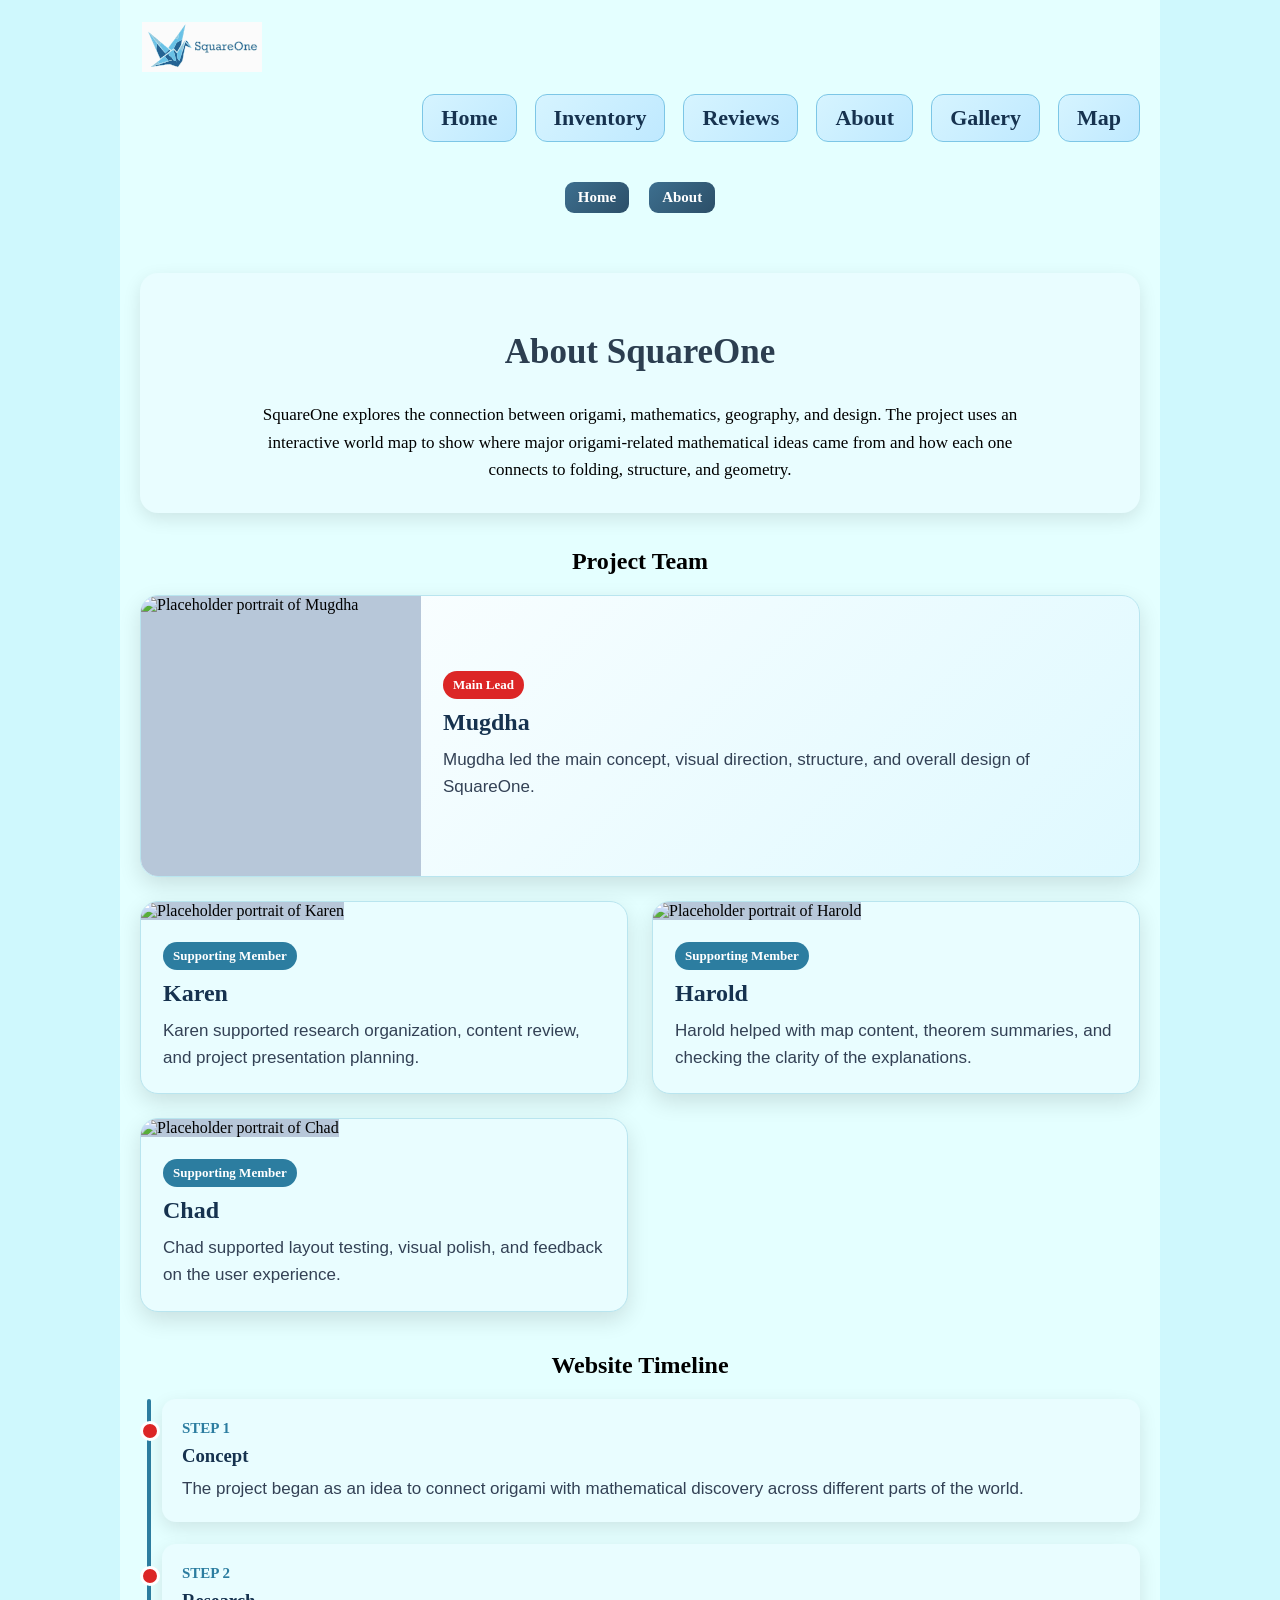
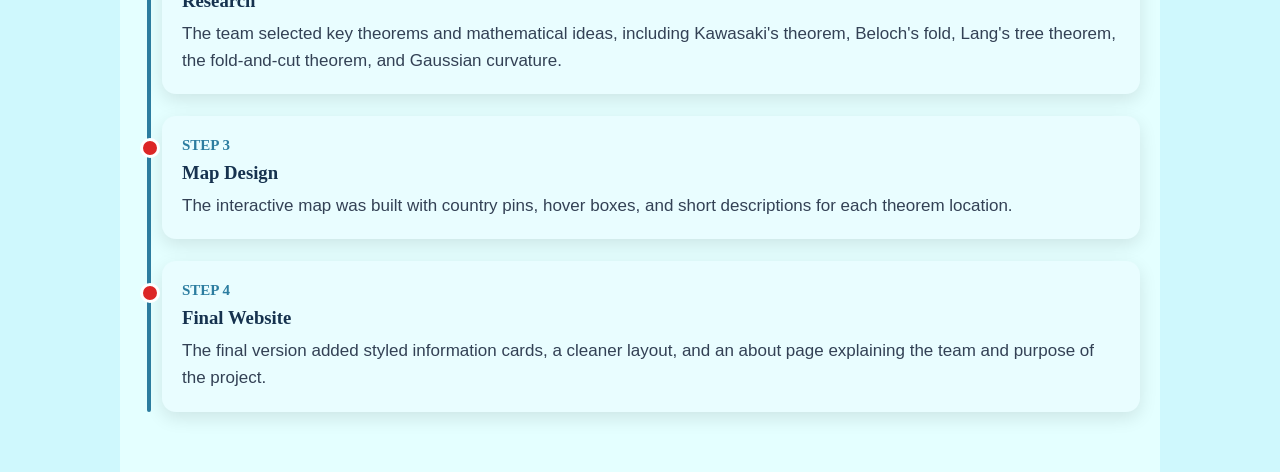
==== about.html @ e67cc27f "major changes" ====
<!DOCTYPE html>
<html lang="en">
<head>
  <meta charset="UTF-8" />
  <meta name="viewport" content="width=device-width, initial-scale=1.0" />
  <title>About SquareOne</title>
  <link rel="stylesheet" href="squareone.css" />
</head>

<body>
  <div class="wrapper">
    <header class="site-header">
      <a class="site-logo" href="index.html" aria-label="Logo">
  <img src="images/logo.svg" alt="logo" class="logo">
</a>
           <nav class="site-nav" aria-label="Site navigation">
        <a href="index.html">Home</a>
        <a href="inventory.html">Inventory</a>
        <a href="reviews.html">Reviews</a>
        <a href="about.html">About</a>
        <a href="gallery.html">Gallery</a>
        <a href="map.html">Map</a>
        
      </nav>

      <nav class="page-nav">
        <a href="index.html">Home</a>
        <a href="about.html">About</a>
      </nav>
    </header>

    <main>
      <section class="about-hero">
        <h1>About SquareOne</h1>
        <p>
          SquareOne explores the connection between origami, mathematics, geography,
          and design. The project uses an interactive world map to show where major
          origami-related mathematical ideas came from and how each one connects to
          folding, structure, and geometry.
        </p>
      </section>

      <section class="team-section">
        <h2>Project Team</h2>

        <div class="team-grid">
          <article class="team-card lead-card">
            <img src="images/placeholder-mugdha.jpg" alt="Placeholder portrait of Mugdha" />
            <div class="team-info">
              <span class="role-tag lead">Main Lead</span>
              <h3>Mugdha</h3>
              <p>
                Mugdha led the main concept, visual direction, structure, and overall
                design of SquareOne.
              </p>
            </div>
          </article>

          <article class="team-card">
            <img src="images/placeholder-karen.jpg" alt="Placeholder portrait of Karen" />
            <div class="team-info">
              <span class="role-tag">Supporting Member</span>
              <h3>Karen</h3>
              <p>
                Karen supported research organization, content review, and project
                presentation planning.
              </p>
            </div>
          </article>

          <article class="team-card">
            <img src="images/placeholder-harold.jpg" alt="Placeholder portrait of Harold" />
            <div class="team-info">
              <span class="role-tag">Supporting Member</span>
              <h3>Harold</h3>
              <p>
                Harold helped with map content, theorem summaries, and checking the
                clarity of the explanations.
              </p>
            </div>
          </article>

          <article class="team-card">
            <img src="images/placeholder-chad.jpg" alt="Placeholder portrait of Chad" />
            <div class="team-info">
              <span class="role-tag">Supporting Member</span>
              <h3>Chad</h3>
              <p>
                Chad supported layout testing, visual polish, and feedback on the user
                experience.
              </p>
            </div>
          </article>
        </div>
      </section>

      <section class="timeline-section">
        <h2>Website Timeline</h2>

        <div class="timeline">
          <article class="timeline-item">
            <span class="timeline-date">Step 1</span>
            <h3>Concept</h3>
            <p>
              The project began as an idea to connect origami with mathematical discovery
              across different parts of the world.
            </p>
          </article>

          <article class="timeline-item">
            <span class="timeline-date">Step 2</span>
            <h3>Research</h3>
            <p>
              The team selected key theorems and mathematical ideas, including Kawasaki's
              theorem, Beloch's fold, Lang's tree theorem, the fold-and-cut theorem, and
              Gaussian curvature.
            </p>
          </article>

          <article class="timeline-item">
            <span class="timeline-date">Step 3</span>
            <h3>Map Design</h3>
            <p>
              The interactive map was built with country pins, hover boxes, and short
              descriptions for each theorem location.
            </p>
          </article>

          <article class="timeline-item">
            <span class="timeline-date">Step 4</span>
            <h3>Final Website</h3>
            <p>
              The final version added styled information cards, a cleaner layout, and
              an about page explaining the team and purpose of the project.
            </p>
          </article>
        </div>
      </section>
    </main>
  </div>
</body>
</html>
---- squareone.css ----
.wrapper {
  max-width: 1000px;
  margin: 0 auto;
  padding: 20px;
  background-color: rgb(228, 255, 255);
}

body {
  background-color: #cff8fd;
  margin: 0;
}

h1 {
  text-align: center;
  color: #2c3e50;
  font-size: 35px;
}

h2 {
  text-align: center;
}

.page-nav {
  display: flex;
  justify-content: center;
  gap: 20px;
  background-color: #2c7da0;
  margin-bottom: 30px;
  padding: 12px;
  border-radius: 10px;
}

.page-nav a {
  color: white;
  text-decoration: none;
  font-size: 20px;
}

p {
  font-size: 17px;
  font-family: 'Times New Roman', Times, serif;
  line-height: 1.6;
}

.item-info {
  text-align: center;
  background-color: #e9fdff;
  padding: 18px;
  border-radius: 14px;
  box-shadow: 0 4px 14px rgba(0, 0, 0, 0.12);
}

.byline {
  text-align: center;
}

.rating {
  text-align: center;
}

figure {
  text-align: center;
  margin: 0;
  background-color: #e9fdff;
  padding: 18px;
  border-radius: 14px;
  box-shadow: 0 4px 14px rgba(0, 0, 0, 0.12);
}

figure img {
  width: 100%;
  max-width: 260px;
  height: auto;
  display: block;
  margin: 0 auto 10px;
  border-radius: 10px;
}

.origami-category {
  margin-bottom: 30px;
}

.category-title {
  font-family: sans-serif;
  color: #333;
  border-bottom: 2px solid #ccc;
  padding-bottom: 10px;
  margin-bottom: 20px;
}

.image-grid {
  display: grid;
  grid-template-columns: repeat(4, 1fr);
  gap: 20px;
}

.grid-item {
  border: 1px solid #ddd;
  padding: 10px;
  text-align: center;
  background-color: #98d2d1;
}

.grid-item img {
  max-width: 100%;
  height: auto;
  display: block;
  margin-bottom: 10px;
}

.grid-item p {
  margin: 0;
  font-family: sans-serif;
  font-size: 14px;
  color: #555;
}

footer {
  text-align: center;
  padding: 10px;
  font-size: 14px;
  background-color: #49617c;
  color: #ffecec;
  border-top: 1px solid #ccc;
  margin-top: 40px;
}

.site-logo {
  display: inline-flex;
  align-items: center;
  gap: 10px;
  text-decoration: none;
  padding: 2px 2px;
  border-radius: 14px;
  font-weight: 700;
  color: #fff;
}

.site-logo img {
  width: 150px;
  height: 150px;
}

.site-logo-text {
  font-size: 16px;
}

.site-header {
  display: flex;
  flex-direction: column;
  gap: 20px;
  margin-bottom: 30px;
}
.site-header p {
  text-align: center;
}

.site-nav {
  display: flex;
  gap: 20px;
}

.site-nav a {
  font-size: 20px;
  text-decoration: none;
  color: #333d94;
  background-color: rgb(179, 238, 255);
  border-radius: 3px;
  padding: 5px;
}

.reviews {
  display: flex;
  flex-direction: column;
  gap: 30px;
}

.reviews article {
  border: 2px solid rgb(0, 18, 58);
  border-radius: 14px;
  padding: 20px;
  background-color: #beebea;
  box-shadow: 0 8px 22px rgba(0, 0, 0, 0.14);
}

.review-layout {
  display: grid;
  grid-template-columns: 300px 1fr;
  gap: 28px;
  align-items: start;
  margin-top: 20px;
}

.review-left {
  display: flex;
  flex-direction: column;
  gap: 20px;
}

.review-right {
  background-color: rgba(255, 255, 255, 0.35);
  padding: 20px;
  border-radius: 14px;
  box-shadow: inset 0 0 0 1px rgba(0, 18, 58, 0.08);
}

.review-right ul {
  padding-left: 20px;
}

@media (max-width: 850px) {
  .review-layout {
    grid-template-columns: 1fr;
  }
}

/* ===== ADDED POLISH WITHOUT REMOVING ORIGINAL CSS ===== */

.site-logo img {
  width: 120px;
  height: auto;
}

.site-nav {
  display: flex;
  gap: 18px;
  justify-content: flex-end;
  align-items: center;
}

.site-nav a {
  font-size: 22px;
  padding: 10px 18px;
  border-radius: 12px;
  color: #16324f;
  background: linear-gradient(135deg, #d6f4ff, #bfe9ff);
  border: 1px solid #7cc6e6;
  font-weight: 700;
  transition: all 0.2s ease;
}

.site-nav a:hover {
  background: linear-gradient(135deg, #b9e5ff, #9fdcff);
  transform: translateY(-1px);
  box-shadow: 0 5px 14px rgba(0, 0, 0, 0.14);
}

.site-nav a.active {
  background: linear-gradient(135deg, #2c7da0, #1e5f7a);
  color: white;
  border-color: #1e5f7a;
}

/* ===== PAGE NAV POLISH ===== */

.page-nav {
  width: fit-content;
  margin: 20px auto 30px;
  padding: 0;
  background: none;
  box-shadow: none;
}

.page-nav a {
  font-size: 15px;
  padding: 7px 13px;
  border-radius: 9px;
  background: linear-gradient(135deg, #3d6f8f, #2c4f68);
  color: white;
  font-weight: 700;
  transition: all 0.2s ease;
}

.page-nav a:hover {
  background: linear-gradient(135deg, #2c4f68, #16324f);
  transform: translateY(-1px);
}

/* ===== MAP ===== */

.map-card {
  width: 100%;
  max-width: 960px;
  margin: 0 auto 30px;
  background: #ffffff;
  border-radius: 22px;
  padding: 16px;
  box-shadow: 0 10px 28px rgba(0, 0, 0, 0.14);
  overflow: hidden;
}

#map {
  width: 100%;
  height: 500px;
  border-radius: 18px;
  overflow: hidden;
}

.leaflet-container {
  font-family: Arial, Helvetica, sans-serif;
  border-radius: 18px;
}

.squareone-marker {
  background: transparent;
  border: none;
}

.squareone-marker span {
  display: block;
  position: relative;
  width: 18px;
  height: 18px;
  background: #dc2626;
  border: 3px solid white;
  border-radius: 50%;
  box-shadow: 0 4px 12px rgba(0, 0, 0, 0.35);
}

.squareone-marker span::after {
  content: "";
  position: absolute;
  inset: -9px;
  border-radius: 50%;
  background: rgba(220, 38, 38, 0.22);
  animation: pulse 1.8s infinite ease-out;
}

/* ===== MAP HOVER BOX ===== */

.squareone-tooltip {
  width: 300px;
  max-width: 300px;
  white-space: normal;
  background: rgba(15, 23, 42, 0.97);
  border: none;
  border-radius: 18px;
  padding: 0;
  color: white;
  box-shadow: 0 18px 38px rgba(15, 23, 42, 0.38);
  overflow: hidden;
}

.squareone-tooltip::before {
  display: none;
}

.tooltip-header {
  padding: 15px 18px 13px;
  background: linear-gradient(135deg, #991b1b, #dc2626);
}

.tooltip-kicker {
  display: block;
  margin-bottom: 5px;
  font-size: 12px;
  font-weight: 700;
  text-transform: uppercase;
  letter-spacing: 1px;
  color: rgba(255, 255, 255, 0.78);
}

.squareone-tooltip h3 {
  margin: 0;
  font-size: 19px;
  line-height: 1.25;
  color: white;
}

.tooltip-body {
  padding: 16px 18px 18px;
}

.tooltip-row {
  display: grid;
  grid-template-columns: 75px 1fr;
  gap: 10px;
  margin-bottom: 9px;
}

.tooltip-label {
  color: #93c5fd;
  font-size: 12px;
  font-weight: 700;
  text-transform: uppercase;
}

.tooltip-value {
  color: #f8fafc;
  font-size: 14px;
  line-height: 1.35;
}

.tooltip-summary {
  margin: 13px 0 0;
  padding-top: 13px;
  border-top: 1px solid rgba(255, 255, 255, 0.18);
  color: #dbeafe;
  font-size: 15px;
  line-height: 1.5;
  overflow-wrap: break-word;
}

/* ===== MAP BOTTOM CARDS ===== */

.legend-card {
  max-width: 960px;
  margin: 0 auto 30px;
  padding: 24px;
  background: #ffffff;
  border-radius: 22px;
  box-shadow: 0 10px 28px rgba(0, 0, 0, 0.14);
}

.legend-card h2 {
  margin-top: 0;
  margin-bottom: 20px;
}

#location-list {
  display: grid;
  grid-template-columns: repeat(auto-fit, minmax(230px, 1fr));
  gap: 18px;
  list-style: none;
  margin: 0;
  padding: 0;
}

#location-list li {
  background: linear-gradient(180deg, #ffffff 0%, #eefbff 100%);
  border: 1px solid #b9e5ef;
  border-radius: 18px;
  padding: 18px;
  box-shadow: 0 8px 20px rgba(15, 23, 42, 0.1);
}

#location-list strong {
  display: block;
  margin-bottom: 8px;
  color: #16324f;
  font-size: 17px;
}

.card-person,
.card-place {
  display: block;
  color: #526173;
  font-size: 14px;
  line-height: 1.4;
}

#location-list p {
  margin: 12px 0 0;
  font-size: 15px;
  line-height: 1.5;
  font-family: Arial, Helvetica, sans-serif;
  color: #334155;
}

/* ===== ABOUT PAGE ===== */

.about-hero {
  text-align: center;
  background: #e9fdff;
  padding: 30px;
  border-radius: 18px;
  margin-bottom: 35px;
  box-shadow: 0 6px 18px rgba(0, 0, 0, 0.1);
}

.about-hero p {
  max-width: 760px;
  margin: 0 auto;
}

.team-section,
.timeline-section {
  margin-bottom: 40px;
}

.team-grid {
  display: grid;
  grid-template-columns: repeat(2, 1fr);
  gap: 24px;
}

.team-card {
  background: #e9fdff;
  border-radius: 18px;
  overflow: hidden;
  box-shadow: 0 8px 22px rgba(0, 0, 0, 0.12);
  border: 1px solid #b9e5ef;
}

.lead-card {
  grid-column: span 2;
  display: grid;
  grid-template-columns: 280px 1fr;
  align-items: center;
  background: linear-gradient(135deg, #ffffff, #dff9ff);
}

.team-card img {
  width: 100%;
  height: 240px;
  object-fit: cover;
  background: #b7c7d9;
}

.lead-card img {
  height: 100%;
  min-height: 280px;
}

.team-info {
  padding: 22px;
}

.team-info h3 {
  margin: 10px 0;
  font-size: 24px;
  color: #16324f;
}

.team-info p {
  margin: 0;
  font-family: Arial, Helvetica, sans-serif;
  color: #334155;
}

.role-tag {
  display: inline-block;
  background: #2c7da0;
  color: white;
  padding: 6px 10px;
  border-radius: 999px;
  font-size: 13px;
  font-weight: bold;
}

.role-tag.lead {
  background: #dc2626;
}

/* ===== TIMELINE WITH YEARS ===== */

.timeline {
  position: relative;
  padding-left: 22px;
  display: grid;
  gap: 22px;
}

.timeline::before {
  content: "";
  position: absolute;
  left: 7px;
  top: 0;
  bottom: 0;
  width: 4px;
  background: #2c7da0;
  border-radius: 999px;
}

.timeline-item {
  position: relative;
  background: #e9fdff;
  padding: 20px;
  border-radius: 14px;
  box-shadow: 0 6px 18px rgba(0, 0, 0, 0.1);
}

.timeline-item::before {
  content: "";
  position: absolute;
  left: -22px;
  top: 22px;
  width: 14px;
  height: 14px;
  background: #dc2626;
  border-radius: 50%;
  border: 3px solid white;
}

.timeline-date {
  display: inline-block;
  margin-bottom: 8px;
  color: #2c7da0;
  font-weight: bold;
  text-transform: uppercase;
  font-size: 15px;
}

.timeline-item h3 {
  margin: 0 0 8px;
  color: #16324f;
}

.timeline-item p {
  margin: 0;
  font-family: Arial, Helvetica, sans-serif;
  color: #334155;
}

/* ===== ANIMATION ===== */

@keyframes pulse {
  0% {
    transform: scale(0.8);
    opacity: 0.75;
  }

  100% {
    transform: scale(1.8);
    opacity: 0;
  }
}

/* ===== RESPONSIVE ADDITIONS ===== */

@media (max-width: 850px) {
  .site-header {
    grid-template-columns: 1fr;
    gap: 20px;
    text-align: center;
  }

  .site-nav {
    justify-content: center;
    flex-wrap: wrap;
  }
}

@media (max-width: 750px) {
  .team-grid {
    grid-template-columns: 1fr;
  }

  .lead-card {
    grid-column: span 1;
    display: block;
  }

  .lead-card img {
    height: 240px;
    min-height: auto;
  }
}

@media (max-width: 700px) {
  .wrapper {
    padding: 12px;
  }

  #map {
    height: 380px;
  }

  .squareone-tooltip {
    width: 260px;
    max-width: 260px;
  }

  .map-card,
  .legend-card {
    padding: 12px;
  }

  .page-nav {
    flex-wrap: wrap;
  }
}

/* ===== LEAFLET DISTORTION FIX ===== */

#map {
  width: 100%;
  height: 500px;
  border-radius: 18px;
  overflow: hidden;
}

#map img,
.leaflet-container img,
.leaflet-tile {
  max-width: none;
  max-height: none;
}

.leaflet-container {
  font-family: Arial, Helvetica, sans-serif;
  border-radius: 18px;
}
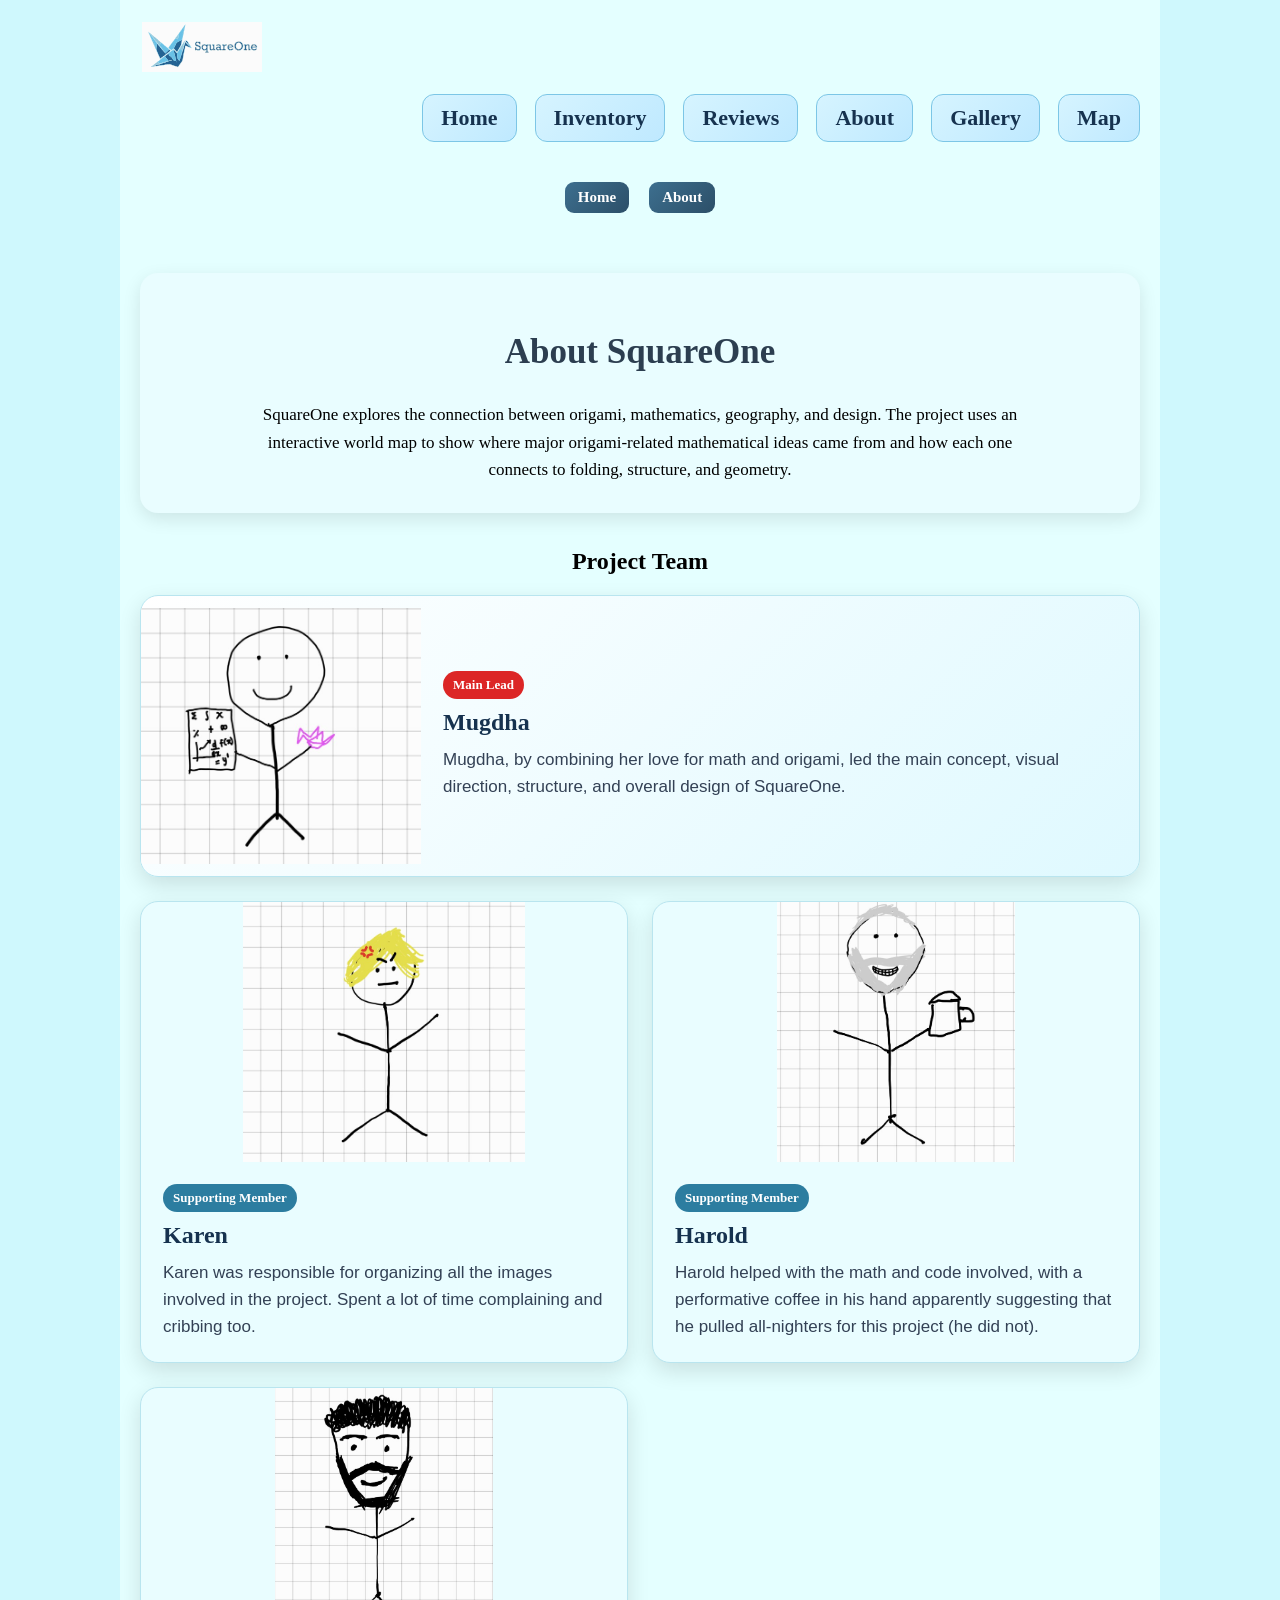
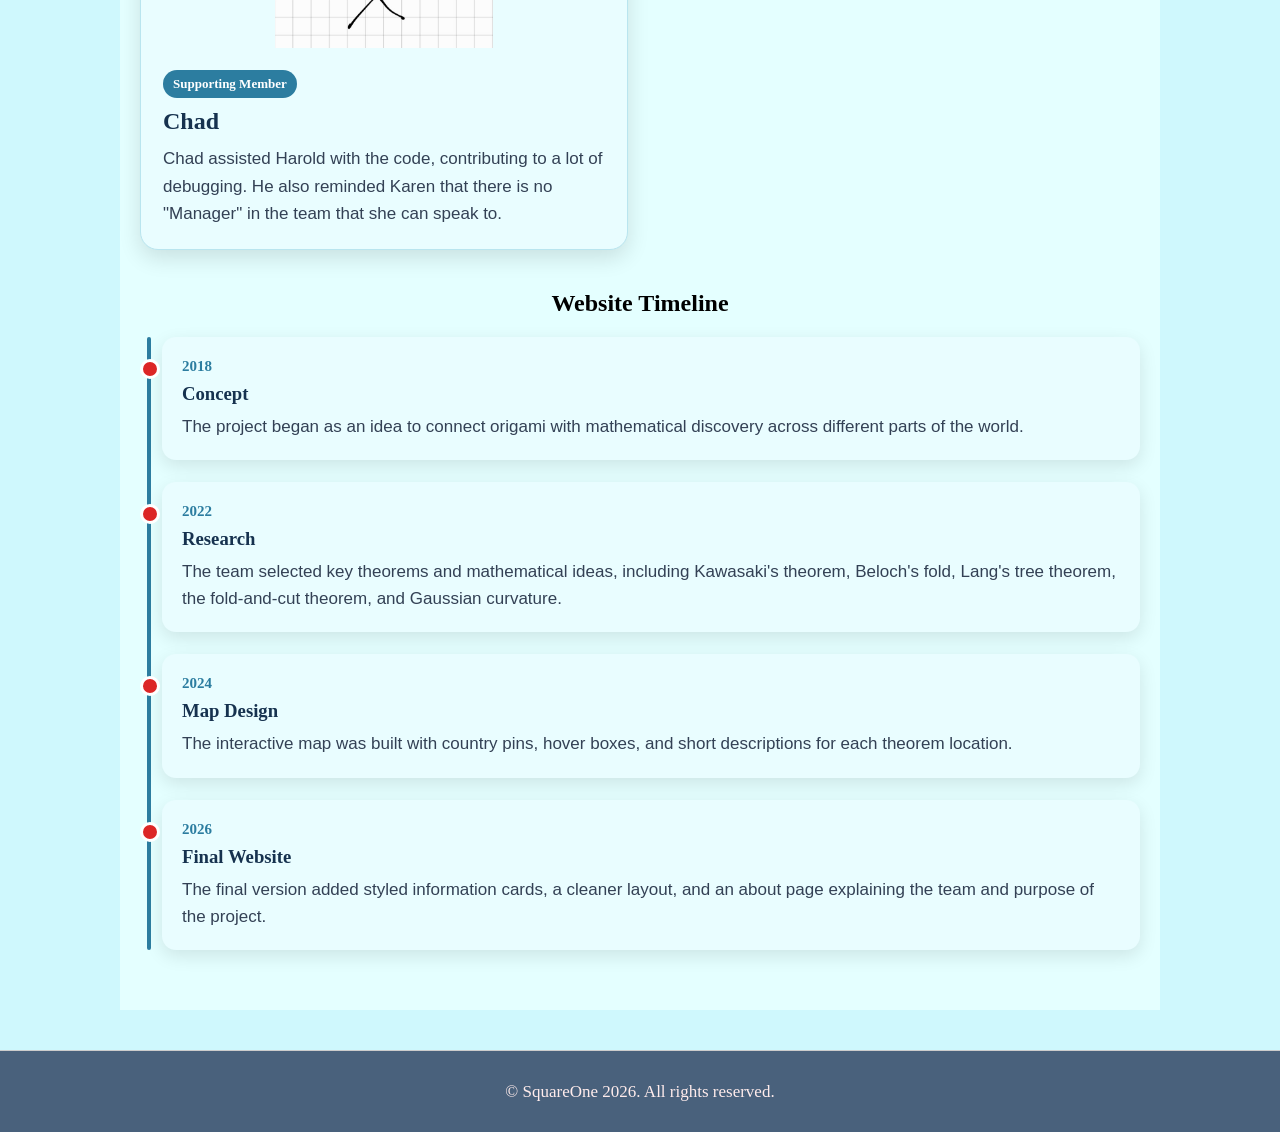
==== commit 4f2f2483: "about and map changes" ====
--- a/about.html
+++ b/about.html
@@ -45,49 +45,45 @@
 
         <div class="team-grid">
           <article class="team-card lead-card">
-            <img src="images/placeholder-mugdha.jpg" alt="Placeholder portrait of Mugdha" />
+            <img src="images/mugdha.jpg" alt="Placeholder portrait of Mugdha" />
             <div class="team-info">
               <span class="role-tag lead">Main Lead</span>
               <h3>Mugdha</h3>
               <p>
-                Mugdha led the main concept, visual direction, structure, and overall
-                design of SquareOne.
+                Mugdha, by combining her love for math and origami, led the main concept, visual direction, structure, and overall
+                design of SquareOne. 
               </p>
             </div>
           </article>
 
           <article class="team-card">
-            <img src="images/placeholder-karen.jpg" alt="Placeholder portrait of Karen" />
+            <img src="images/karen_image.jpg" alt="Placeholder portrait of Karen" />
             <div class="team-info">
               <span class="role-tag">Supporting Member</span>
               <h3>Karen</h3>
               <p>
-                Karen supported research organization, content review, and project
-                presentation planning.
+  Karen was responsible for organizing all the images involved in the project. Spent a lot of time complaining and cribbing too.
+</p>
+</div>
+</article>
+          <article class="team-card">
+            <img src="images/harold.jpg" alt="Placeholder portrait of Harold" />
+            <div class="team-info">
+              <span class="role-tag">Supporting Member</span>
+              <h3>Harold</h3>
+              <p>
+                Harold helped with the math and code involved, with a performative coffee in his hand apparently suggesting that he pulled all-nighters for this project (he did not).
               </p>
             </div>
           </article>
 
           <article class="team-card">
-            <img src="images/placeholder-harold.jpg" alt="Placeholder portrait of Harold" />
-            <div class="team-info">
-              <span class="role-tag">Supporting Member</span>
-              <h3>Harold</h3>
-              <p>
-                Harold helped with map content, theorem summaries, and checking the
-                clarity of the explanations.
-              </p>
-            </div>
-          </article>
-
-          <article class="team-card">
-            <img src="images/placeholder-chad.jpg" alt="Placeholder portrait of Chad" />
+            <img src="images/chad.jpg" alt="Placeholder portrait of Chad" />
             <div class="team-info">
               <span class="role-tag">Supporting Member</span>
               <h3>Chad</h3>
               <p>
-                Chad supported layout testing, visual polish, and feedback on the user
-                experience.
+                Chad assisted Harold with the code, contributing to a lot of debugging. He also reminded Karen that there is no "Manager" in the team that she can speak to.
               </p>
             </div>
           </article>
@@ -99,7 +95,7 @@
 
         <div class="timeline">
           <article class="timeline-item">
-            <span class="timeline-date">Step 1</span>
+            <span class="timeline-date">2018</span>
             <h3>Concept</h3>
             <p>
               The project began as an idea to connect origami with mathematical discovery
@@ -108,7 +104,7 @@
           </article>
 
           <article class="timeline-item">
-            <span class="timeline-date">Step 2</span>
+            <span class="timeline-date">2022</span>
             <h3>Research</h3>
             <p>
               The team selected key theorems and mathematical ideas, including Kawasaki's
@@ -118,7 +114,7 @@
           </article>
 
           <article class="timeline-item">
-            <span class="timeline-date">Step 3</span>
+            <span class="timeline-date">2024</span>
             <h3>Map Design</h3>
             <p>
               The interactive map was built with country pins, hover boxes, and short
@@ -127,7 +123,7 @@
           </article>
 
           <article class="timeline-item">
-            <span class="timeline-date">Step 4</span>
+            <span class="timeline-date">2026</span>
             <h3>Final Website</h3>
             <p>
               The final version added styled information cards, a cleaner layout, and
@@ -138,5 +134,8 @@
       </section>
     </main>
   </div>
+   <footer id="site-footer">
+  <p>&copy; SquareOne 2026. All rights reserved.</p>
+</footer>
 </body>
 </html>
--- a/squareone.css
+++ b/squareone.css
@@ -285,7 +285,7 @@
   background: #ffffff;
   border-radius: 22px;
   padding: 16px;
-  box-shadow: 0 10px 28px rgba(0, 0, 0, 0.14);
+  box-shadow: 0 10px 28px rgb(221, 221, 221);
   overflow: hidden;
 }
 
@@ -311,7 +311,7 @@
   position: relative;
   width: 18px;
   height: 18px;
-  background: #dc2626;
+  background: #278490;
   border: 3px solid white;
   border-radius: 50%;
   box-shadow: 0 4px 12px rgba(0, 0, 0, 0.35);
@@ -322,7 +322,7 @@
   position: absolute;
   inset: -9px;
   border-radius: 50%;
-  background: rgba(220, 38, 38, 0.22);
+  background: rgba(70, 75, 167, 0.22);
   animation: pulse 1.8s infinite ease-out;
 }
 
@@ -332,7 +332,7 @@
   width: 300px;
   max-width: 300px;
   white-space: normal;
-  background: rgba(15, 23, 42, 0.97);
+  background: rgb(15, 23, 42, 0.97);
   border: none;
   border-radius: 18px;
   padding: 0;
@@ -347,7 +347,7 @@
 
 .tooltip-header {
   padding: 15px 18px 13px;
-  background: linear-gradient(135deg, #991b1b, #dc2626);
+  background: linear-gradient(135deg, #2143cd, #4442c6);
 }
 
 .tooltip-kicker {
@@ -409,7 +409,7 @@
   padding: 24px;
   background: #ffffff;
   border-radius: 22px;
-  box-shadow: 0 10px 28px rgba(0, 0, 0, 0.14);
+  box-shadow: 0 10px 28px rgb(67, 142, 207);
 }
 
 .legend-card h2 {
@@ -502,9 +502,10 @@
 
 .team-card img {
   width: 100%;
-  height: 240px;
-  object-fit: cover;
-  background: #b7c7d9;
+  height: auto;
+  max-height: 260px; /* optional cap */
+  object-fit: contain;
+  display: block;
 }
 
 .lead-card img {
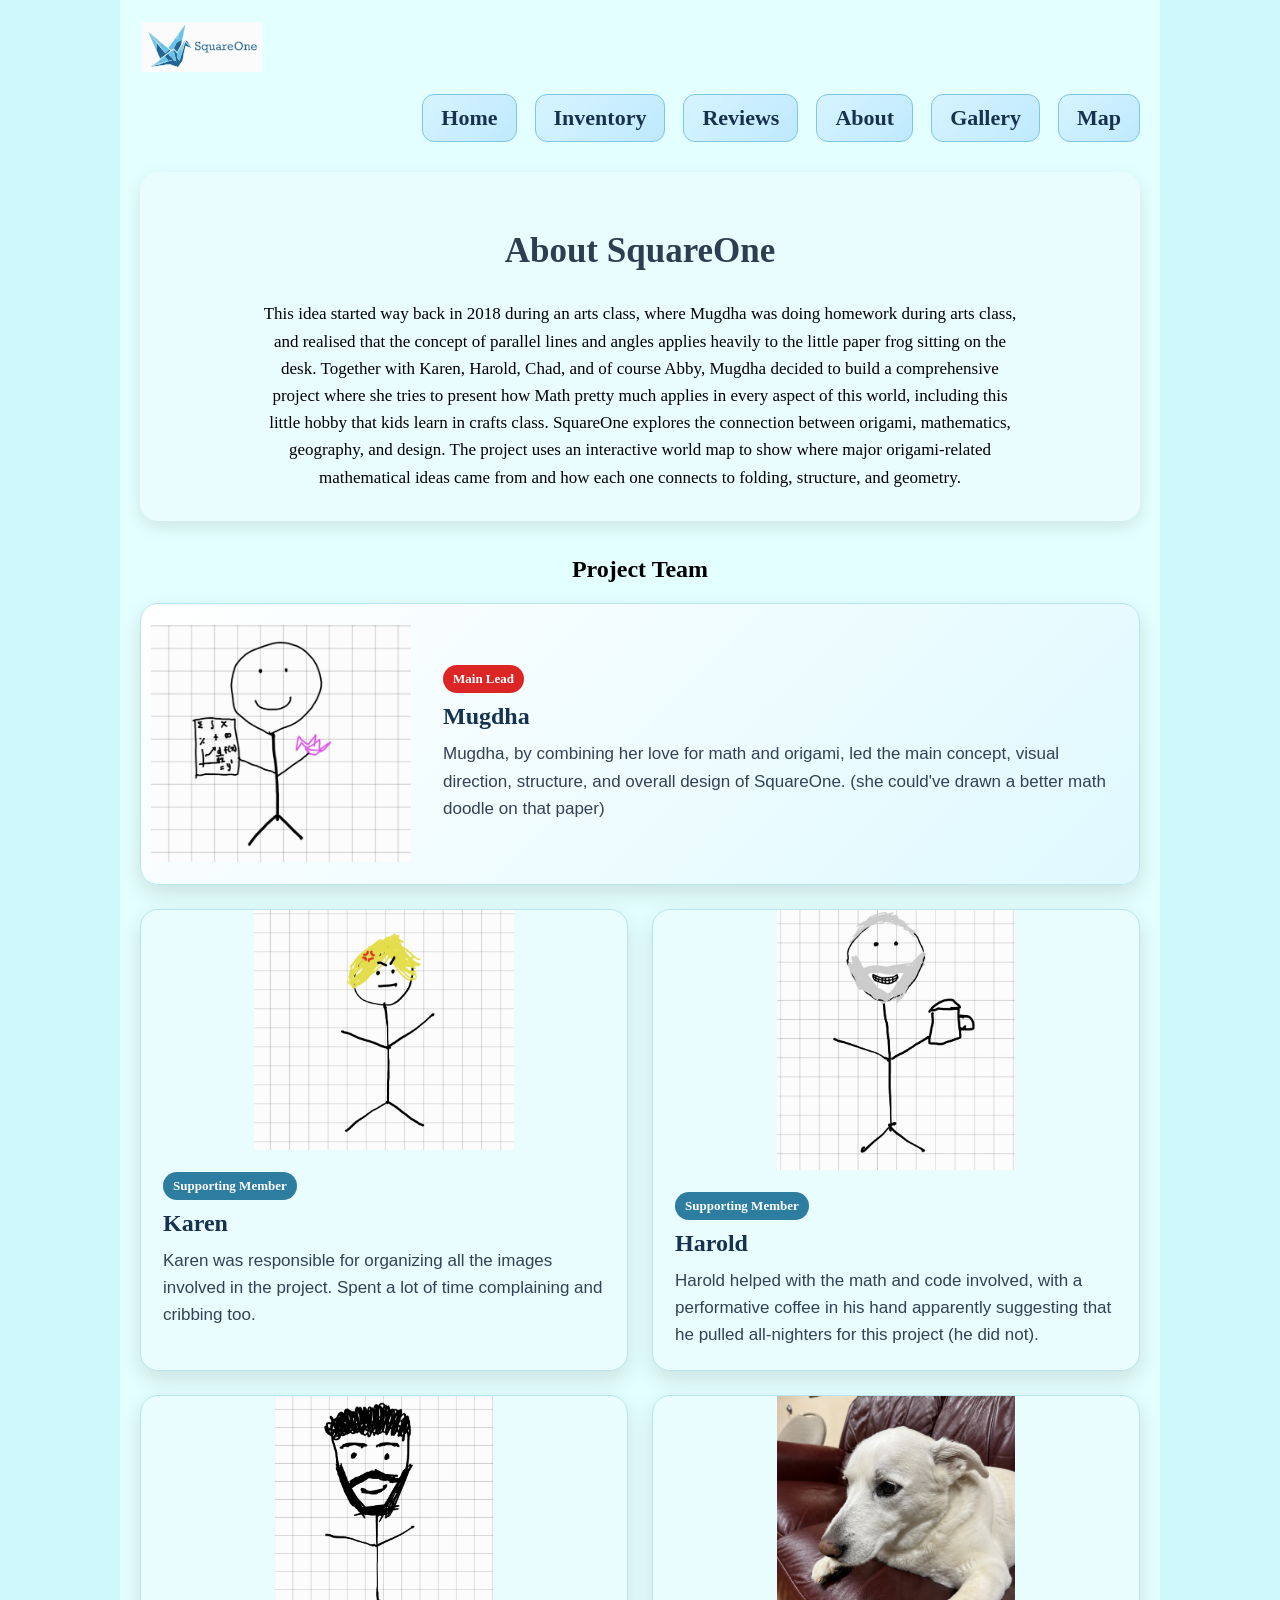
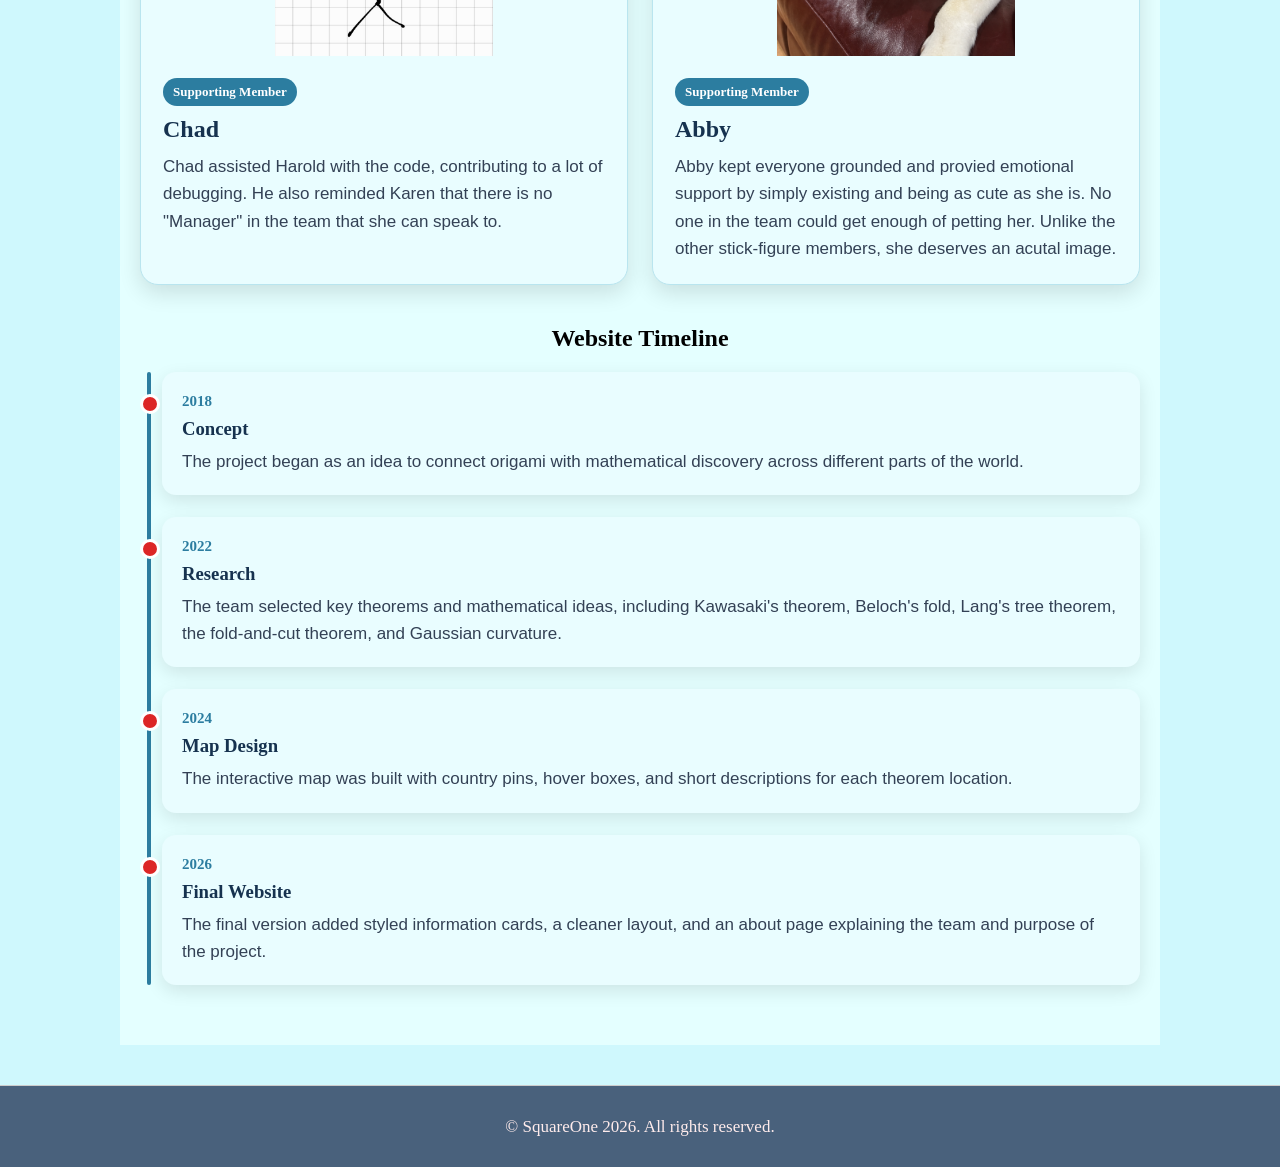
==== commit c79ea0e8: "final submission changes" ====
--- a/about.html
+++ b/about.html
@@ -22,17 +22,20 @@
         <a href="map.html">Map</a>
         
       </nav>
-
-      <nav class="page-nav">
-        <a href="index.html">Home</a>
-        <a href="about.html">About</a>
-      </nav>
     </header>
 
     <main>
       <section class="about-hero">
         <h1>About SquareOne</h1>
         <p>
+          
+          This idea started way back in 2018 during an arts class, where Mugdha was
+          doing homework during arts class, and realised that the concept of parallel
+          lines and angles applies heavily to the little paper frog sitting on the desk.
+          Together with Karen, Harold, Chad, and of course Abby, Mugdha decided to build 
+          a comprehensive project where she tries to present how Math pretty much applies
+          in every aspect of this world, including this little hobby that kids learn in
+          crafts class.
           SquareOne explores the connection between origami, mathematics, geography,
           and design. The project uses an interactive world map to show where major
           origami-related mathematical ideas came from and how each one connects to
@@ -51,7 +54,7 @@
               <h3>Mugdha</h3>
               <p>
                 Mugdha, by combining her love for math and origami, led the main concept, visual direction, structure, and overall
-                design of SquareOne. 
+                design of SquareOne. (she could've drawn a better math doodle on that paper)
               </p>
             </div>
           </article>
@@ -87,6 +90,17 @@
               </p>
             </div>
           </article>
+
+            <article class="team-card">
+            <img src="images/abby.png" alt="Placeholder portrait of Abby" />
+            <div class="team-info">
+              <span class="role-tag">Supporting Member</span>
+              <h3>Abby</h3>
+              <p>
+              Abby kept everyone grounded and provied emotional support by simply existing and being as cute as she is. No one in the team could get enough of petting her. Unlike the other stick-figure members, she deserves an acutal image.
+            </div>
+          </article>
+          
         </div>
       </section>
 
--- a/squareone.css
+++ b/squareone.css
@@ -418,14 +418,11 @@
 }
 
 #location-list {
+  justify-content: center;
+  list-style: none;
   display: grid;
-  grid-template-columns: repeat(auto-fit, minmax(230px, 1fr));
-  gap: 18px;
-  list-style: none;
-  margin: 0;
-  padding: 0;
-}
-
+  gap: 30px
+}
 #location-list li {
   background: linear-gradient(180deg, #ffffff 0%, #eefbff 100%);
   border: 1px solid #b9e5ef;
@@ -501,11 +498,15 @@
 }
 
 .team-card img {
-  width: 100%;
+  width: auto;
+  max-width: 260px;
   height: auto;
   max-height: 260px; /* optional cap */
   object-fit: contain;
   display: block;
+  display: block;
+  margin: 0 auto;
+  padding: 0%;
 }
 
 .lead-card img {
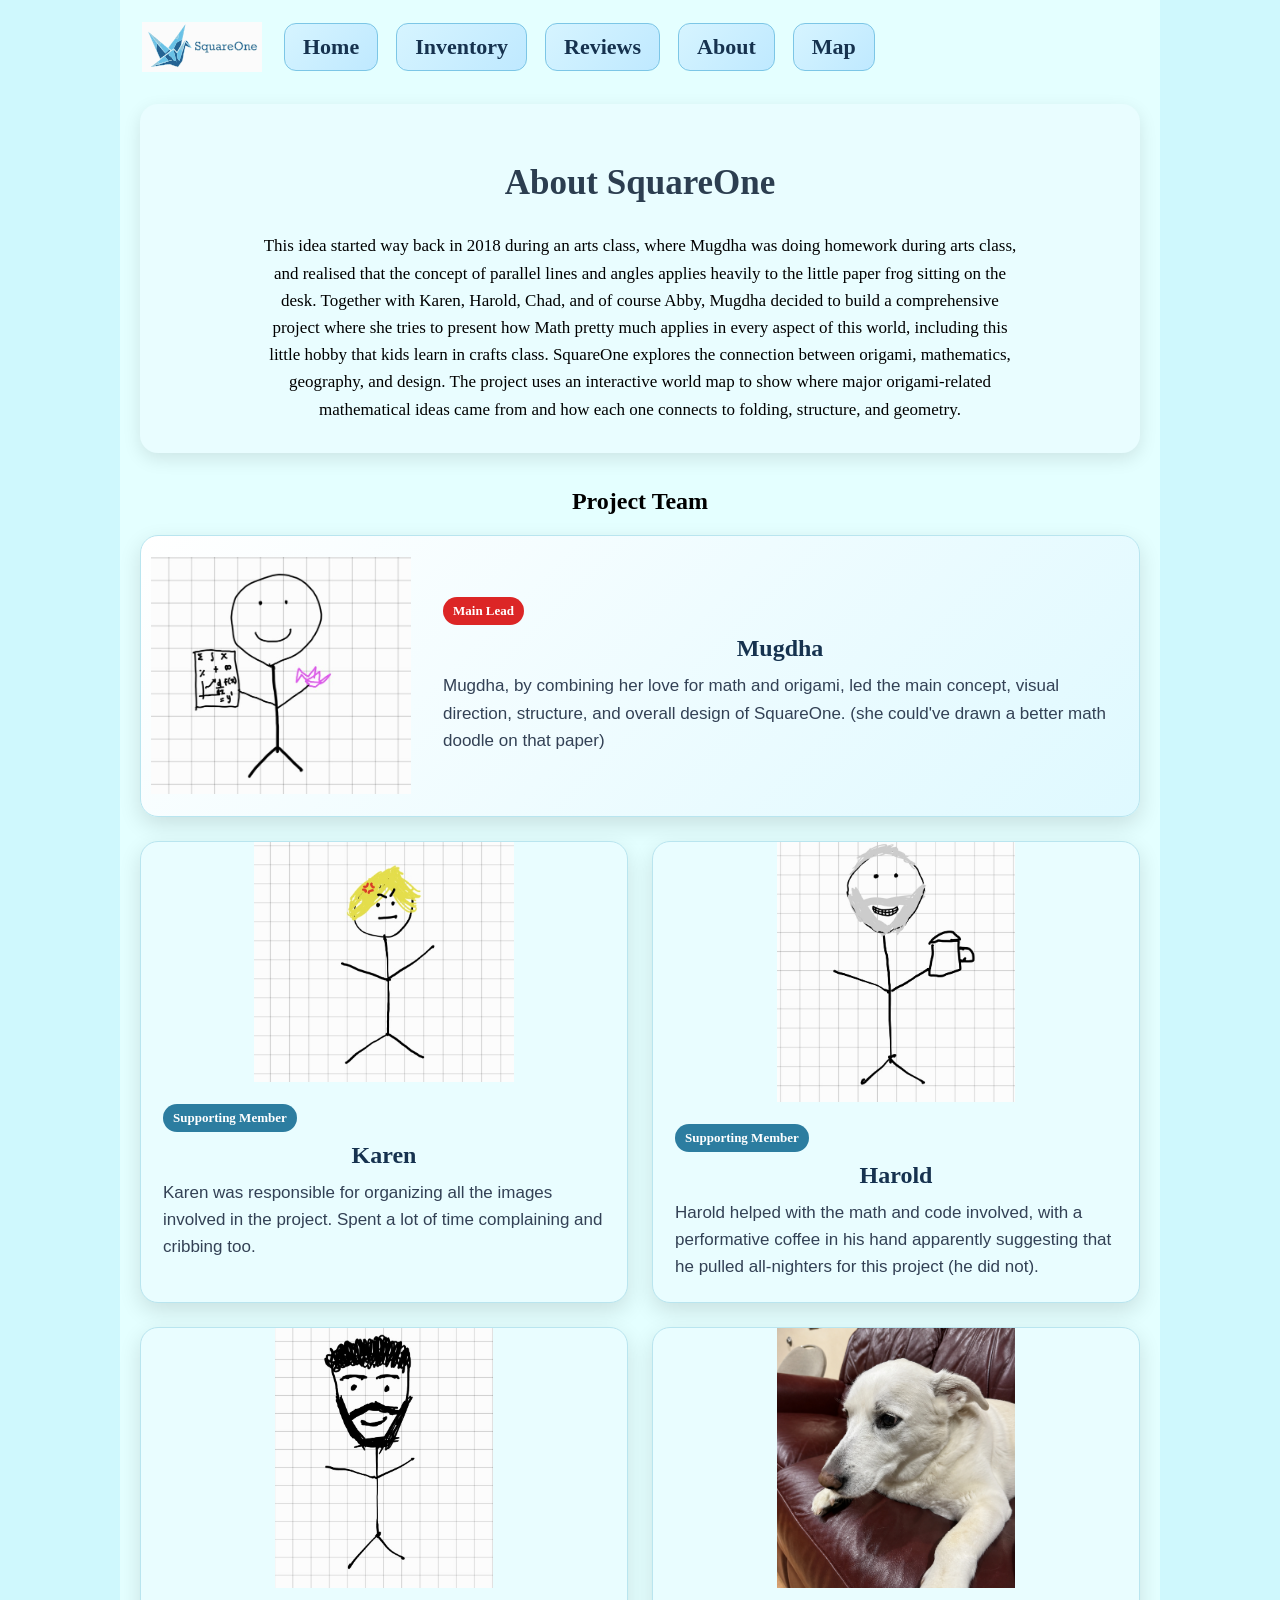
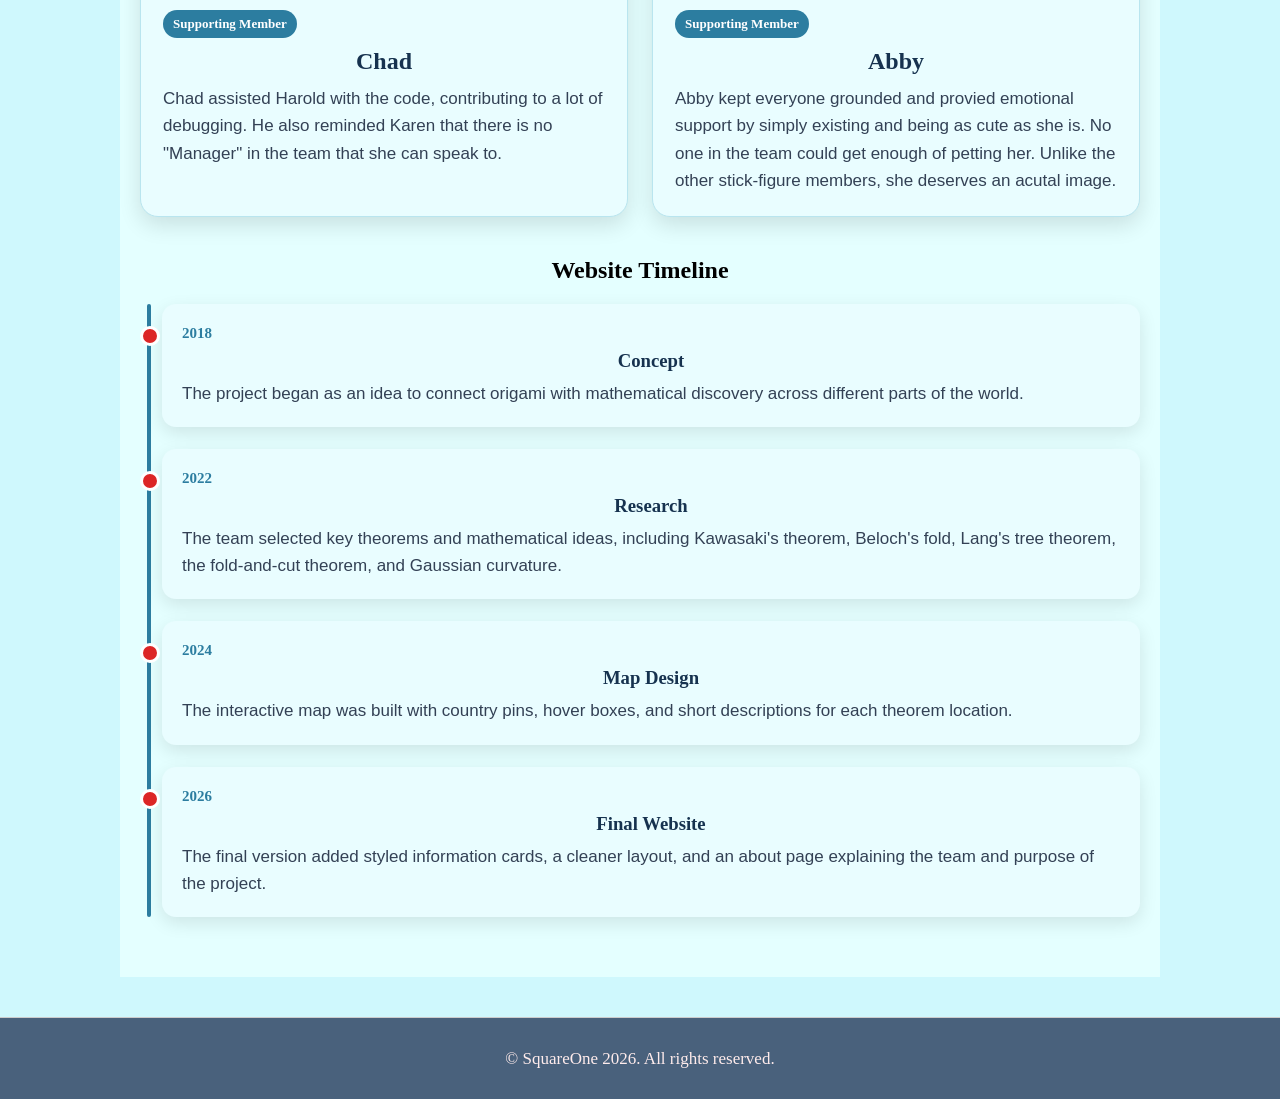
==== commit 025c038a: "final prototype" ====
--- a/about.html
+++ b/about.html
@@ -18,7 +18,6 @@
         <a href="inventory.html">Inventory</a>
         <a href="reviews.html">Reviews</a>
         <a href="about.html">About</a>
-        <a href="gallery.html">Gallery</a>
         <a href="map.html">Map</a>
         
       </nav>
--- a/squareone.css
+++ b/squareone.css
@@ -147,7 +147,7 @@
 
 .site-header {
   display: flex;
-  flex-direction: column;
+  
   gap: 20px;
   margin-bottom: 30px;
 }
@@ -692,4 +692,124 @@
 .leaflet-container {
   font-family: Arial, Helvetica, sans-serif;
   border-radius: 18px;
+}
+
+.hero {
+  text-align: center;
+  margin-top: 40px;
+}
+
+.hero h1 {
+  font-size: 4rem;
+  font-family: fantasy;
+  font-weight: 500;
+  margin-bottom: 30px;
+  color: #1f2f46;
+}
+
+.hero-image {
+  width: 100%;
+  max-width: 1000px;
+  height: auto;
+  border-radius: 20px;
+  box-shadow: 0 6px 20px rgba(0,0,0,0.15);
+}
+
+.home-cards {
+  display: flex;
+  gap: 28px;
+  margin: 55px 0;
+
+  flex-wrap: wrap;
+  justify-content: center;
+}
+
+.home-card {
+  position: relative;
+
+  flex: 1 1 240px;
+  max-width: 260px;
+  min-height: 170px;
+
+  background: linear-gradient(
+    145deg,
+    #dff3fa,
+    #cfe9f3
+  );
+
+  padding: 28px 24px;
+
+  border-radius: 22px;
+
+  text-decoration: none;
+  color: #1f2f46;
+
+  border: 1px solid rgba(90, 140, 170, 0.18);
+
+  box-shadow:
+    0 8px 20px rgba(0,0,0,0.08),
+    0 3px 8px rgba(0,0,0,0.04);
+
+  overflow: hidden;
+
+  transition:
+    transform 0.25s ease,
+    box-shadow 0.25s ease,
+    background 0.25s ease;
+}
+
+.home-card::before {
+  content: "";
+
+  position: absolute;
+  top: 0;
+  left: 0;
+
+  width: 100%;
+  height: 5px;
+
+  background: linear-gradient(
+    to right,
+    #4f88a8,
+    #76aac6,
+    #b9dcea
+  );
+}
+
+.home-card:hover {
+  transform: translateY(-8px);
+
+  background: linear-gradient(
+    145deg,
+    #e8f8fd,
+    #d9f0f8
+  );
+
+  box-shadow:
+    0 14px 28px rgba(0,0,0,0.12),
+    0 6px 12px rgba(0,0,0,0.08);
+}
+
+.home-card h2 {
+  margin-bottom: 14px;
+
+  font-size: 2rem;
+
+  font-family: Cambria, Cochin, Georgia, Times, 'Times New Roman', serif;
+  font-weight: bold;
+
+  text-align: center;
+  letter-spacing: 1px;
+
+  color: #183153;
+}
+
+.home-card p {
+  line-height: 1.7;
+  font-size: 1rem;
+
+  color: #355066;
+}
+h3{
+  text-align: center;
 }
